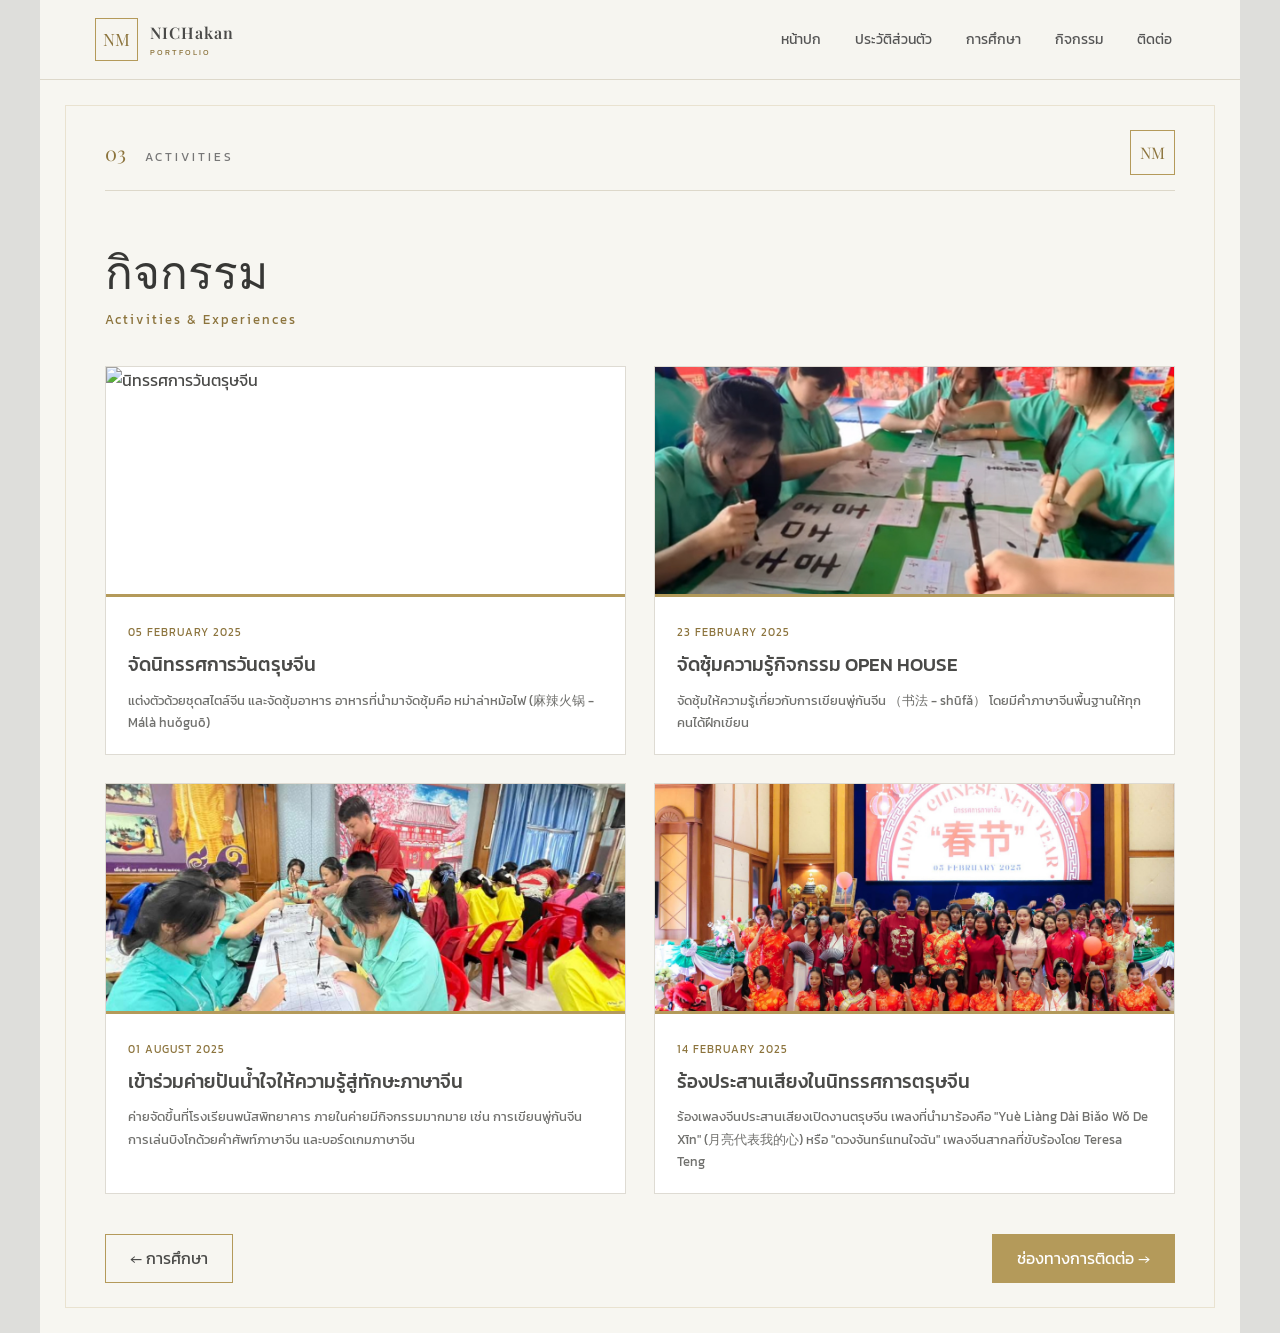
==== activities.html @ aaff4659 "Update activities.html" ====
<!DOCTYPE html>
<html lang="th">
<head>
    <meta charset="UTF-8">
    <meta name="viewport" content="width=device-width, initial-scale=1.0">
    <title>กิจกรรม | Nichakan</title>
    <link rel="stylesheet" href="style.css">
    <link href="https://fonts.googleapis.com/css2?family=Kanit:wght@300;400;500;600&family=Playfair+Display:wght@500;600&display=swap" rel="stylesheet">
</head>

<body>
    <nav class="top-nav">
    <a href="index.html" class="brand">
        <span>NM</span>
        <div>
            <b>NICHakan</b>
            <small>PORTFOLIO</small>
        </div>
    </a>

    <div class="menu">
        <a href="index.html">หน้าปก</a>
        <a href="profile.html">ประวัติส่วนตัว</a>
        <a href="education.html">การศึกษา</a>
        <a href="activities.html">กิจกรรม</a>
        <a href="contact.html">ติดต่อ</a>
    </div>
</nav>

<div class="page">

    <header>
        <div>
            <span class="page-number">03</span>
            <span class="section-label">ACTIVITIES</span>
        </div>
        <div class="logo-text">NM</div>
    </header>

    <main>

        <h1 class="section-title">กิจกรรม</h1>
        <p class="section-subtitle">Activities & Experiences</p>

        <div class="activities-grid">

            <!-- กิจกรรมที่ 1 -->
            <article class="activity-card">
                <div class="activity-image">
                    <img src="Images/IMG_1626.jpeg" alt="นิทรรศการวันตรุษจีน">
                </div>

                <div class="activity-content">
                    <span class="activity-date">05 FEBRUARY 2025</span>
                    <h2>จัดนิทรรศการวันตรุษจีน</h2>

                    <p>
                        แต่งตัวด้วยชุดสไตล์จีน และจัดซุ้มอาหาร
                        อาหารที่นำมาจัดซุ้มคือ
                        หม่าล่าหม้อไฟ
                        (麻辣火锅 - Málà huǒguō)
                    </p>
                </div>
            </article>


            <!-- กิจกรรมที่ 2 -->
            <article class="activity-card">
                <div class="activity-image">
                    <img src="Images/IMG_2670.jpeg" alt="OPEN HOUSE">
                </div>

                <div class="activity-content">
                    <span class="activity-date">23 FEBRUARY 2025</span>
                    <h2>จัดซุ้มความรู้กิจกรรม OPEN HOUSE</h2>

                    <p>
                        จัดซุ้มให้ความรู้เกี่ยวกับการเขียนพู่กันจีน
                        （书法 - shūfǎ）
                        โดยมีคำภาษาจีนพื้นฐานให้ทุกคนได้ฝึกเขียน
                    </p>
                </div>
            </article>


            <!-- กิจกรรมที่ 3 -->
            <article class="activity-card">
                <div class="activity-image">
                    <img src="Images/IMG_2677.jpeg" alt="ค่ายปันน้ำใจ">
                </div>

                <div class="activity-content">
                    <span class="activity-date">01 AUGUST 2025</span>
                    <h2>เข้าร่วมค่ายปันน้ำใจให้ความรู้สู่ทักษะภาษาจีน</h2>

                    <p>
                        ค่ายจัดขึ้นที่โรงเรียนพนัสพิทยาคาร
                        ภายในค่ายมีกิจกรรมมากมาย เช่น
                        การเขียนพู่กันจีน การเล่นบิงโกด้วยคำศัพท์ภาษาจีน
                        และบอร์ดเกมภาษาจีน
                    </p>
                </div>
            </article>


            <!-- กิจกรรมที่ 4 -->
            <article class="activity-card">
                <div class="activity-image">
                    <img src="Images/IMG_2675.jpeg" alt="ร้องประสานเสียง">
                </div>

                <div class="activity-content">
                    <span class="activity-date">14 FEBRUARY 2025</span>
                    <h2>ร้องประสานเสียงในนิทรรศการตรุษจีน</h2>

                    <p>
                        ร้องเพลงจีนประสานเสียงเปิดงานตรุษจีน
                        เพลงที่นำมาร้องคือ
                        "Yuè Liàng Dài Biǎo Wǒ De Xīn"
                        (月亮代表我的心)
                        หรือ "ดวงจันทร์แทนใจฉัน"
                        เพลงจีนสากลที่ขับร้องโดย Teresa Teng
                    </p>
                </div>
            </article>

        </div>

    </main>

    <nav class="navigation">
        <a href="education.html" class="nav-btn">← การศึกษา</a>
        <a href="contact.html" class="nav-btn gold-btn">ช่องทางการติดต่อ →</a>
    </nav>

</div>

</body>
</html>
---- style.css ----
@import url('https://fonts.googleapis.com/css2?family=Kanit:wght@300;400;500;600&family=Playfair+Display:wght@400;500;600&display=swap');

* {
    margin: 0;
    padding: 0;
    box-sizing: border-box;
}

:root {
    --gold: #b49a5a;
    --gold-light: #d2bd82;
    --gold-dark: #8c743d;
    --gray: #4a4a48;
    --gray-light: #777773;
    --cream: #f7f6f1;
    --white: #ffffff;
    --border: #ddd8ca;
}

body {
    font-family: "Kanit", sans-serif;
    background: #dededb;
    color: var(--gray);
    line-height: 1.7;
}

/* =================================
   TOP NAVIGATION
================================= */

.top-nav {
    width: 100%;
    max-width: 1200px;
    margin: auto;
    min-height: 80px;
    padding: 15px 55px;

    display: flex;
    align-items: center;
    justify-content: space-between;

    background: rgba(247,246,241,0.97);
    border-bottom: 1px solid var(--border);

    position: relative;
    z-index: 20;
}

.brand {
    display: flex;
    align-items: center;
    gap: 12px;
    text-decoration: none;
    color: var(--gray);
}

.brand > span {
    width: 43px;
    height: 43px;

    display: flex;
    justify-content: center;
    align-items: center;

    border: 1px solid var(--gold);
    color: var(--gold-dark);

    font-family: "Playfair Display", serif;
    font-size: 17px;
}

.brand b {
    display: block;
    font-family: "Playfair Display", serif;
    letter-spacing: 1px;
    font-weight: 600;
}

.brand small {
    display: block;
    color: var(--gold-dark);
    letter-spacing: 2px;
    font-size: 8px;
}

.menu {
    display: flex;
    gap: 8px;
}

.menu a {
    position: relative;
    text-decoration: none;
    color: #555;
    font-size: 14px;
    padding: 8px 13px;
    transition: .3s;
}

.menu a::after {
    content: "";
    position: absolute;
    left: 50%;
    bottom: 2px;

    width: 0;
    height: 1px;

    background: var(--gold);

    transform: translateX(-50%);
    transition: .3s;
}

.menu a:hover {
    color: var(--gold-dark);
}

.menu a:hover::after {
    width: 60%;
}

/* =================================
   PAGE
================================= */

.page {
    width: 100%;
    max-width: 1200px;
    min-height: calc(100vh - 80px);

    margin: auto;
    padding: 50px 65px;

    background: var(--cream);

    position: relative;
    overflow: hidden;
}

/* เส้นกรอบตกแต่ง */

.page::before {
    content: "";
    position: absolute;

    top: 25px;
    left: 25px;
    right: 25px;
    bottom: 25px;

    border: 1px solid rgba(180,154,90,.22);

    pointer-events: none;
}

/* =================================
   COVER
================================= */

.cover {
    min-height: calc(100vh - 80px);

    display: flex;
    justify-content: center;
    align-items: center;
}

.cover::after {
    content: "B";
    position: absolute;

    right: -50px;
    bottom: -100px;

    font-family: "Playfair Display", serif;
    font-size: 500px;

    color: rgba(180,154,90,.035);

    pointer-events: none;
}

.gold-line {
    position: absolute;
    top: 0;
    left: 0;

    width: 100%;
    height: 5px;

    background: linear-gradient(
        90deg,
        var(--gold-dark),
        var(--gold-light),
        var(--gold-dark)
    );
}

.cover-content {
    width: 90%;
    display: flex;
    align-items: center;
    justify-content: center;

    gap: 75px;
    position: relative;
    z-index: 2;
}

.cover-image {
    width: 330px;
    height: 430px;

    padding: 9px;

    background: white;
    border: 1px solid var(--gold);

    box-shadow:
        12px 12px 0 rgba(180,154,90,.12),
        0 20px 40px rgba(0,0,0,.08);
}

.cover-image img {
    width: 100%;
    height: 100%;
    object-fit: cover;
}

.cover-text {
    max-width: 520px;
}

.small-title {
    color: var(--gold-dark);
    letter-spacing: 6px;
    font-size: 13px;
}

.cover h1 {
    font-family: "Playfair Display", serif;

    font-size: 58px;
    font-weight: 500;

    color: #363634;

    margin: 8px 0;
}

.cover h2 {
    font-size: 27px;
    font-weight: 500;
}

.intro-title {
    color: var(--gold-dark);
    margin-top: 20px;
}

.gold-divider {
    width: 70px;
    height: 2px;

    background: var(--gold);

    margin: 15px 0;
}

.cover-text > p:not(.small-title):not(.intro-title) {
    color: var(--gray-light);
    font-size: 15px;
}

/* =================================
   BUTTON
================================= */

.btn,
.nav-btn {
    display: inline-block;

    padding: 10px 24px;

    text-decoration: none;

    border: 1px solid var(--gold);

    color: var(--gray);

    background: transparent;

    transition: .3s;
}

.btn:hover,
.nav-btn:hover {
    background: var(--gold);
    color: white;
    box-shadow: 0 8px 20px rgba(180,154,90,.2);
}

.gold-btn {
    background: var(--gold);
    color: white;
}

/* =================================
   HEADER
================================= */

header {
    display: flex;
    justify-content: space-between;
    align-items: center;

    padding-bottom: 15px;

    border-bottom: 1px solid var(--border);
}

.page-number {
    color: var(--gold-dark);

    font-family: "Playfair Display", serif;

    font-size: 20px;

    margin-right: 15px;
}

.section-label {
    color: #777;

    font-size: 12px;

    letter-spacing: 3px;
}

.logo-text {
    width: 45px;
    height: 45px;

    display: flex;
    align-items: center;
    justify-content: center;

    border: 1px solid var(--gold);

    color: var(--gold-dark);

    font-family: "Playfair Display", serif;
}

/* =================================
   TITLES
================================= */

.section-title {
    font-family: "Playfair Display", serif;

    font-size: 46px;

    font-weight: 500;

    color: #373735;

    margin-top: 40px;
}

.section-subtitle {
    color: var(--gold-dark);

    letter-spacing: 2px;

    font-size: 13px;

    margin-bottom: 35px;
}

/* =================================
   PROFILE
================================= */

.profile-layout {
    display: grid;

    grid-template-columns: 300px 1fr;

    gap: 50px;
}

.profile-photo {
    height: 390px;

    padding: 8px;

    background: white;

    border: 1px solid var(--gold);

    box-shadow: 10px 10px 0 rgba(180,154,90,.10);
}

.profile-photo img {
    width: 100%;
    height: 100%;
    object-fit: cover;
}

.info-card {
    background: white;

    border-left: 3px solid var(--gold);

    padding: 12px 30px;

    box-shadow: 0 10px 30px rgba(0,0,0,.04);
}

.info-row {
    display: flex;

    gap: 20px;

    padding: 13px 0;

    border-bottom: 1px solid #eee;
}

.info-row span {
    min-width: 120px;

    color: var(--gold-dark);
}

.info-row strong {
    font-weight: 400;
}

.university-box {
    margin-top: 30px;

    padding: 25px 30px;

    background: #eeece4;

    border-left: 3px solid var(--gold);
}

.university-box span {
    color: var(--gold-dark);

    font-size: 11px;

    letter-spacing: 3px;
}

.university-box h2 {
    font-family: "Playfair Display", serif;

    font-size: 27px;

    margin: 4px 0;
}

/* =================================
   EDUCATION
================================= */

.timeline {
    max-width: 800px;

    margin: auto;

    padding-left: 35px;

    border-left: 1px solid var(--gold);
}

.timeline-item {
    position: relative;

    background: white;

    padding: 18px 25px;

    margin-bottom: 25px;

    border: 1px solid #e2e0da;

    box-shadow: 0 7px 20px rgba(0,0,0,.03);
}

.timeline-dot {
    position: absolute;

    left: -43px;
    top: 25px;

    width: 15px;
    height: 15px;

    border-radius: 50%;

    background: var(--gold);

    border: 4px solid var(--cream);
}

.education-level {
    color: var(--gold-dark);

    font-size: 13px;
}

.timeline h2 {
    font-size: 19px;

    font-weight: 500;
}

/* =================================
   ACTIVITIES
================================= */

.activities-grid {
    display: grid;

    grid-template-columns: repeat(2, 1fr);

    gap: 28px;
}

.activity-card {
    background: white;

    border: 1px solid #dedbd3;

    transition: .3s;

    overflow: hidden;
}

.activity-card:hover {
    transform: translateY(-5px);

    box-shadow: 0 15px 35px rgba(0,0,0,.08);
}

.activity-image {
    height: 230px;

    overflow: hidden;

    position: relative;
}

.activity-image::after {
    content: "";

    position: absolute;

    inset: 0;

    border-bottom: 3px solid var(--gold);
}

.activity-image img {
    width: 100%;
    height: 100%;

    object-fit: cover;

    transition: .5s;
}

.activity-card:hover img {
    transform: scale(1.04);
}

.activity-content {
    padding: 20px 22px;
}

.activity-date {
    color: var(--gold-dark);

    font-size: 11px;

    letter-spacing: 1px;
}

.activity-content h2 {
    font-size: 19px;

    font-weight: 500;

    margin: 5px 0 8px;
}

.activity-content p {
    color: #70706d;

    font-size: 13px;
}

/* =================================
   CONTACT
================================= */

.contact-layout {
    display: grid;

    grid-template-columns: 300px 1fr;

    gap: 55px;

    align-items: center;
}

.contact-photo {
    height: 390px;

    padding: 8px;

    background: white;

    border: 1px solid var(--gold);

    box-shadow: 10px 10px 0 rgba(180,154,90,.10);
}

.contact-photo img {
    width: 100%;
    height: 100%;
    object-fit: cover;
}

.contact-list {
    display: flex;

    flex-direction: column;

    gap: 11px;
}

.contact-item {
    display: flex;

    align-items: center;

    gap: 18px;

    background: white;

    padding: 15px 20px;

    border-left: 3px solid var(--gold);

    transition: .3s;
}

.contact-item:hover {
    transform: translateX(5px);
}

.contact-icon {
    width: 40px;
    height: 40px;

    flex-shrink: 0;

    display: flex;
    align-items: center;
    justify-content: center;

    border: 1px solid var(--gold);

    color: var(--gold-dark);

    font-family: "Playfair Display", serif;
}

.contact-item span {
    color: var(--gold-dark);

    font-size: 11px;
}

.contact-item p {
    margin: 0;
}

.thank-you {
    text-align: center;

    margin-top: 40px;

    padding-top: 25px;

    border-top: 1px solid var(--border);
}

.thank-you span {
    color: var(--gold-dark);

    letter-spacing: 4px;

    font-size: 11px;
}

/* =================================
   NAVIGATION BUTTONS
================================= */

.navigation {
    display: flex;

    justify-content: space-between;

    margin-top: 40px;

    position: relative;
    z-index: 3;
}

/* =================================
   RESPONSIVE
================================= */

@media(max-width: 850px) {

    .top-nav {
        padding: 12px 20px;

        flex-direction: column;

        gap: 10px;
    }

    .menu {
        width: 100%;

        justify-content: center;

        flex-wrap: wrap;
    }

    .menu a {
        font-size: 12px;

        padding: 5px 8px;
    }

    .page {
        padding: 35px 22px;
    }

    .cover-content {
        flex-direction: column;

        gap: 35px;

        text-align: center;
    }

    .cover-image {
        width: 250px;
        height: 320px;
    }

    .cover h1 {
        font-size: 40px;
    }

    .gold-divider {
        margin: 15px auto;
    }

    .profile-layout,
    .contact-layout {
        grid-template-columns: 1fr;
    }

    .profile-photo,
    .contact-photo {
        width: 250px;

        margin: auto;
    }

    .activities-grid {
        grid-template-columns: 1fr;
    }

    .section-title {
        font-size: 38px;
    }

    .info-row {
        flex-direction: column;

        gap: 0;
    }

    .navigation {
        gap: 10px;
    }

    .nav-btn {
        padding: 8px 13px;

        font-size: 12px;
    }
}
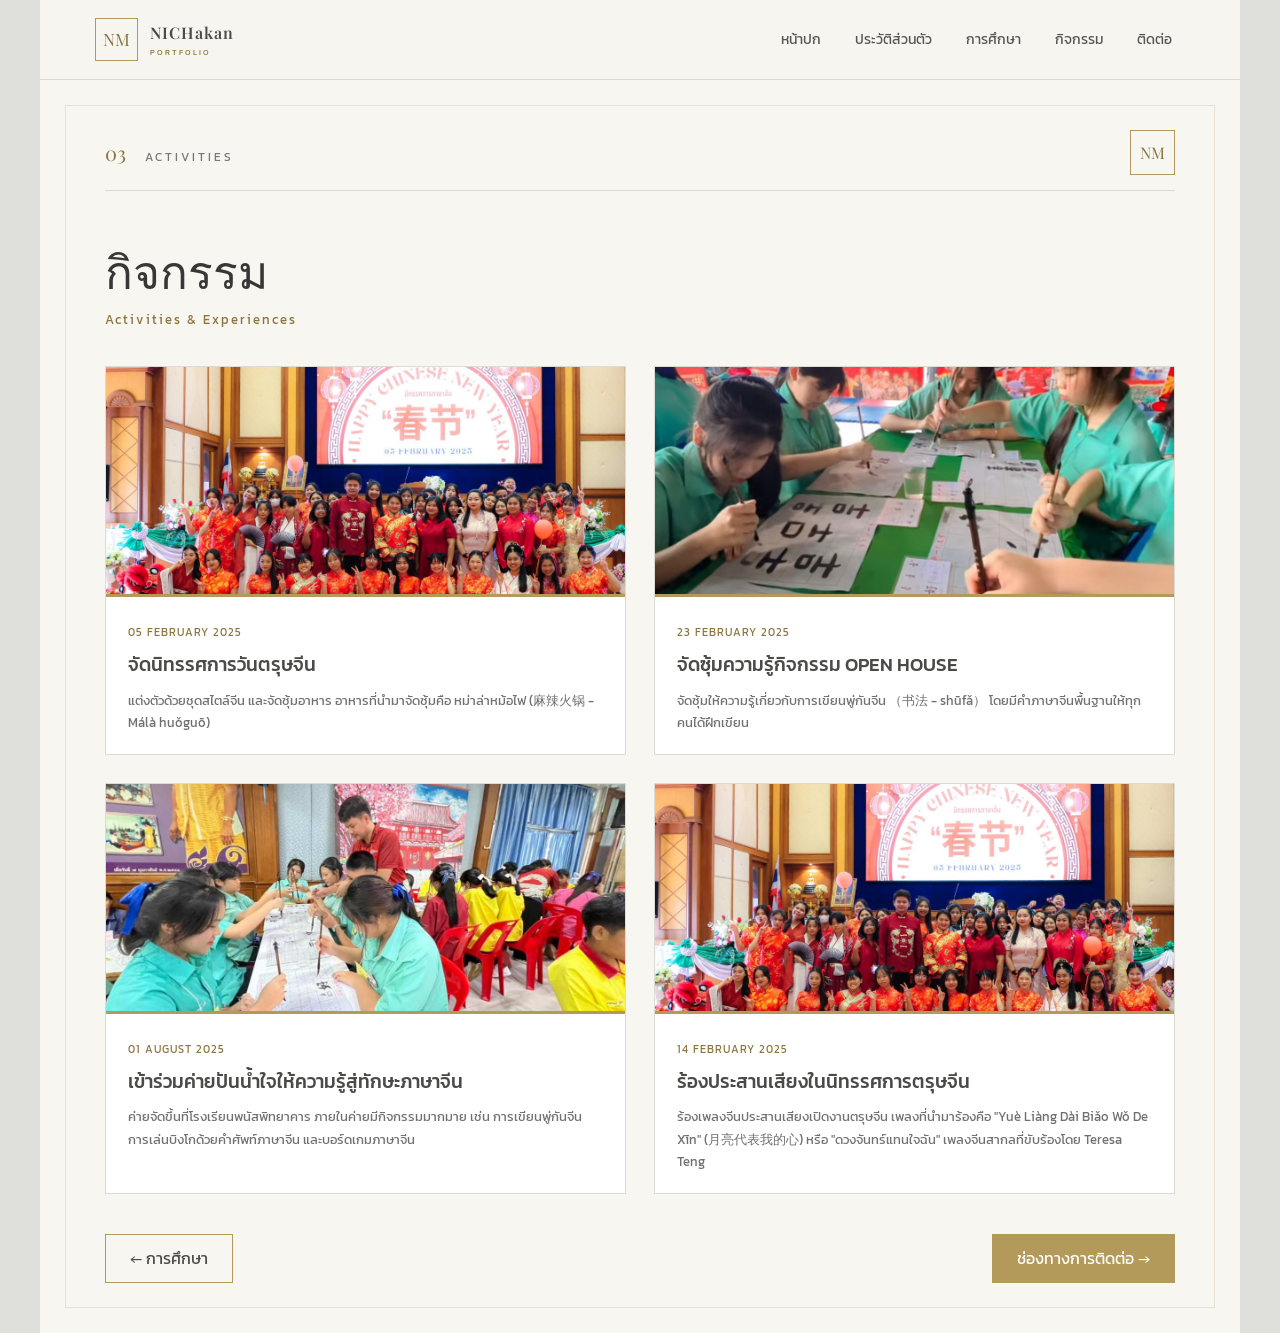
==== commit 6239fe62: "Update activities.html" ====
--- a/activities.html
+++ b/activities.html
@@ -47,7 +47,7 @@
             <!-- กิจกรรมที่ 1 -->
             <article class="activity-card">
                 <div class="activity-image">
-                    <img src="Images/IMG_1626.jpeg" alt="นิทรรศการวันตรุษจีน">
+                    <img src="Images/IMG_2675.jpeg" alt="นิทรรศการวันตรุษจีน">
                 </div>
 
                 <div class="activity-content">
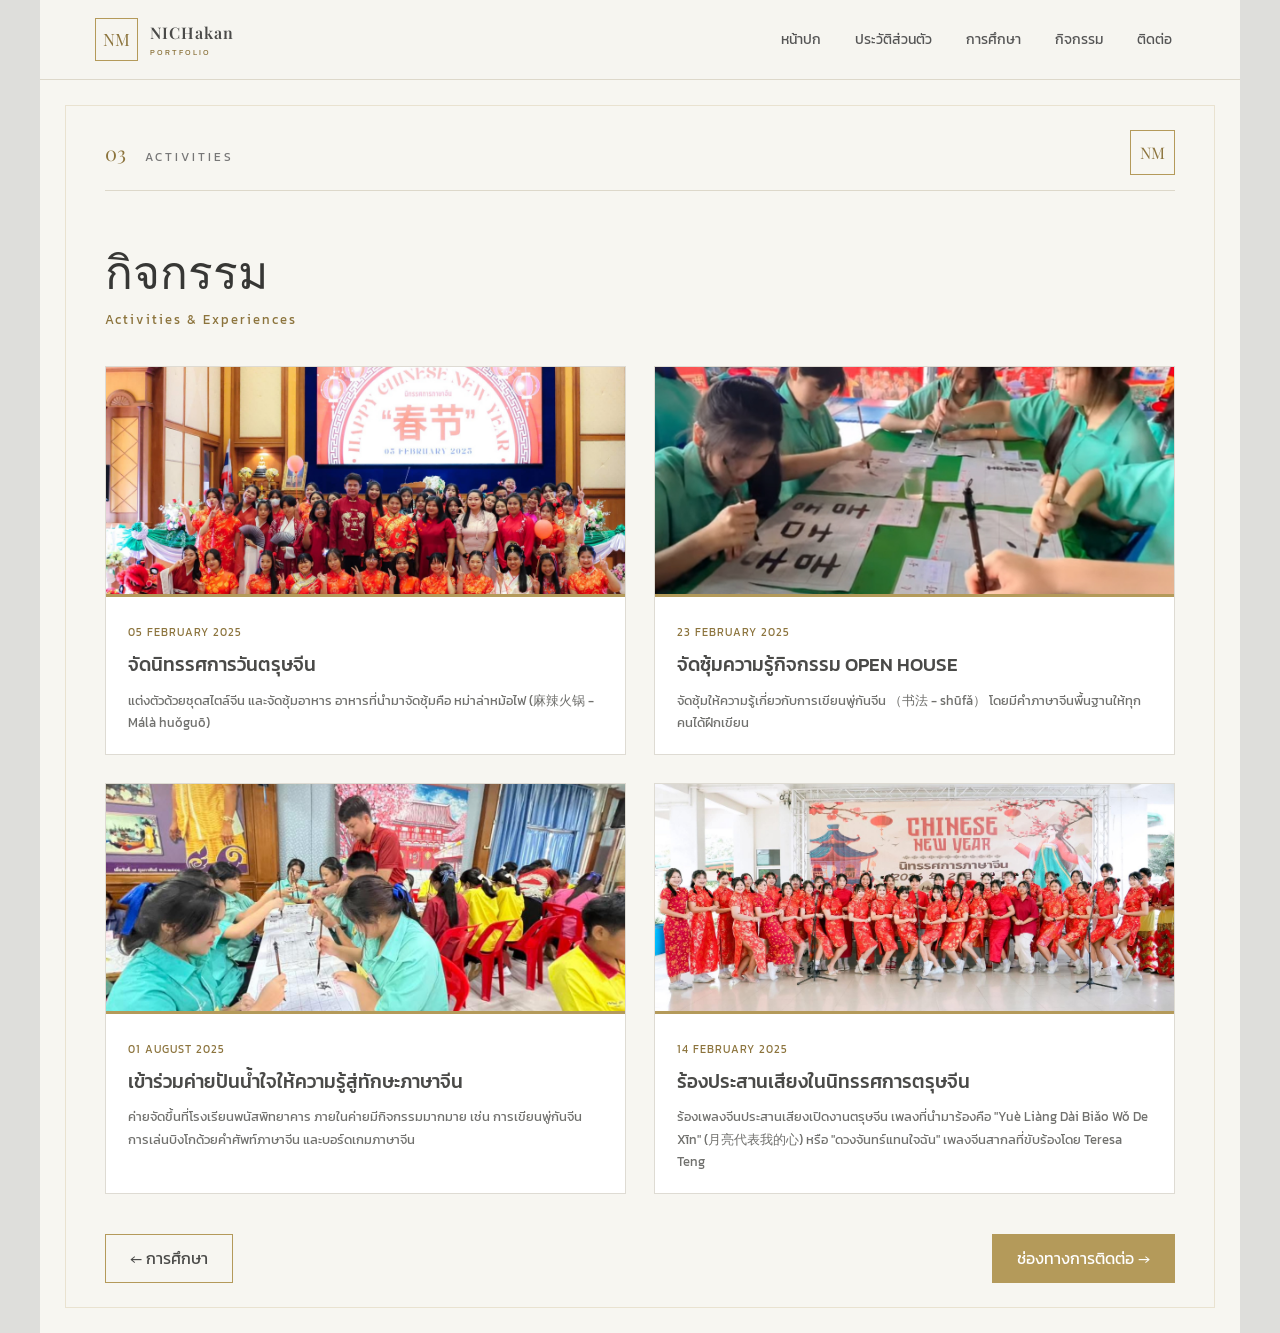
==== commit 5d0e4482: "Update activities.html" ====
--- a/activities.html
+++ b/activities.html
@@ -106,7 +106,7 @@
             <!-- กิจกรรมที่ 4 -->
             <article class="activity-card">
                 <div class="activity-image">
-                    <img src="Images/IMG_2675.jpeg" alt="ร้องประสานเสียง">
+                    <img src="Images/IMG_2673.jpeg" alt="ร้องประสานเสียง">
                 </div>
 
                 <div class="activity-content">
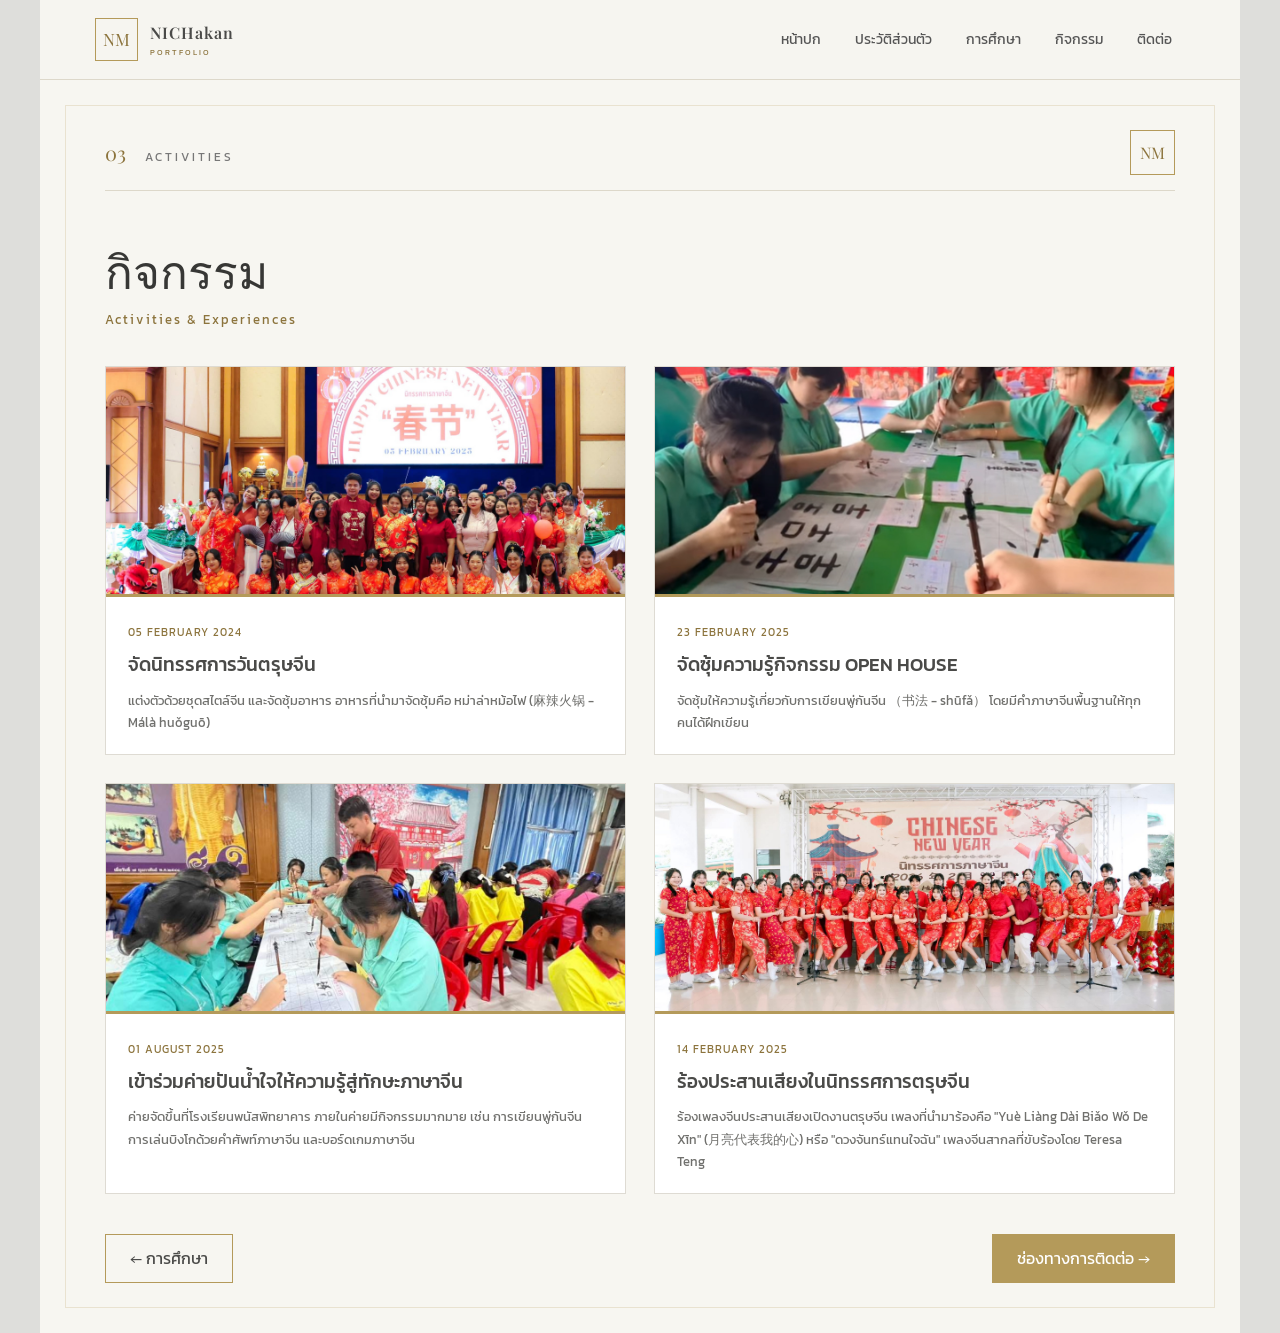
==== commit 0e4599a5: "Update activities.html" ====
--- a/activities.html
+++ b/activities.html
@@ -51,7 +51,7 @@
                 </div>
 
                 <div class="activity-content">
-                    <span class="activity-date">05 FEBRUARY 2025</span>
+                    <span class="activity-date">05 FEBRUARY 2024</span>
                     <h2>จัดนิทรรศการวันตรุษจีน</h2>
 
                     <p>
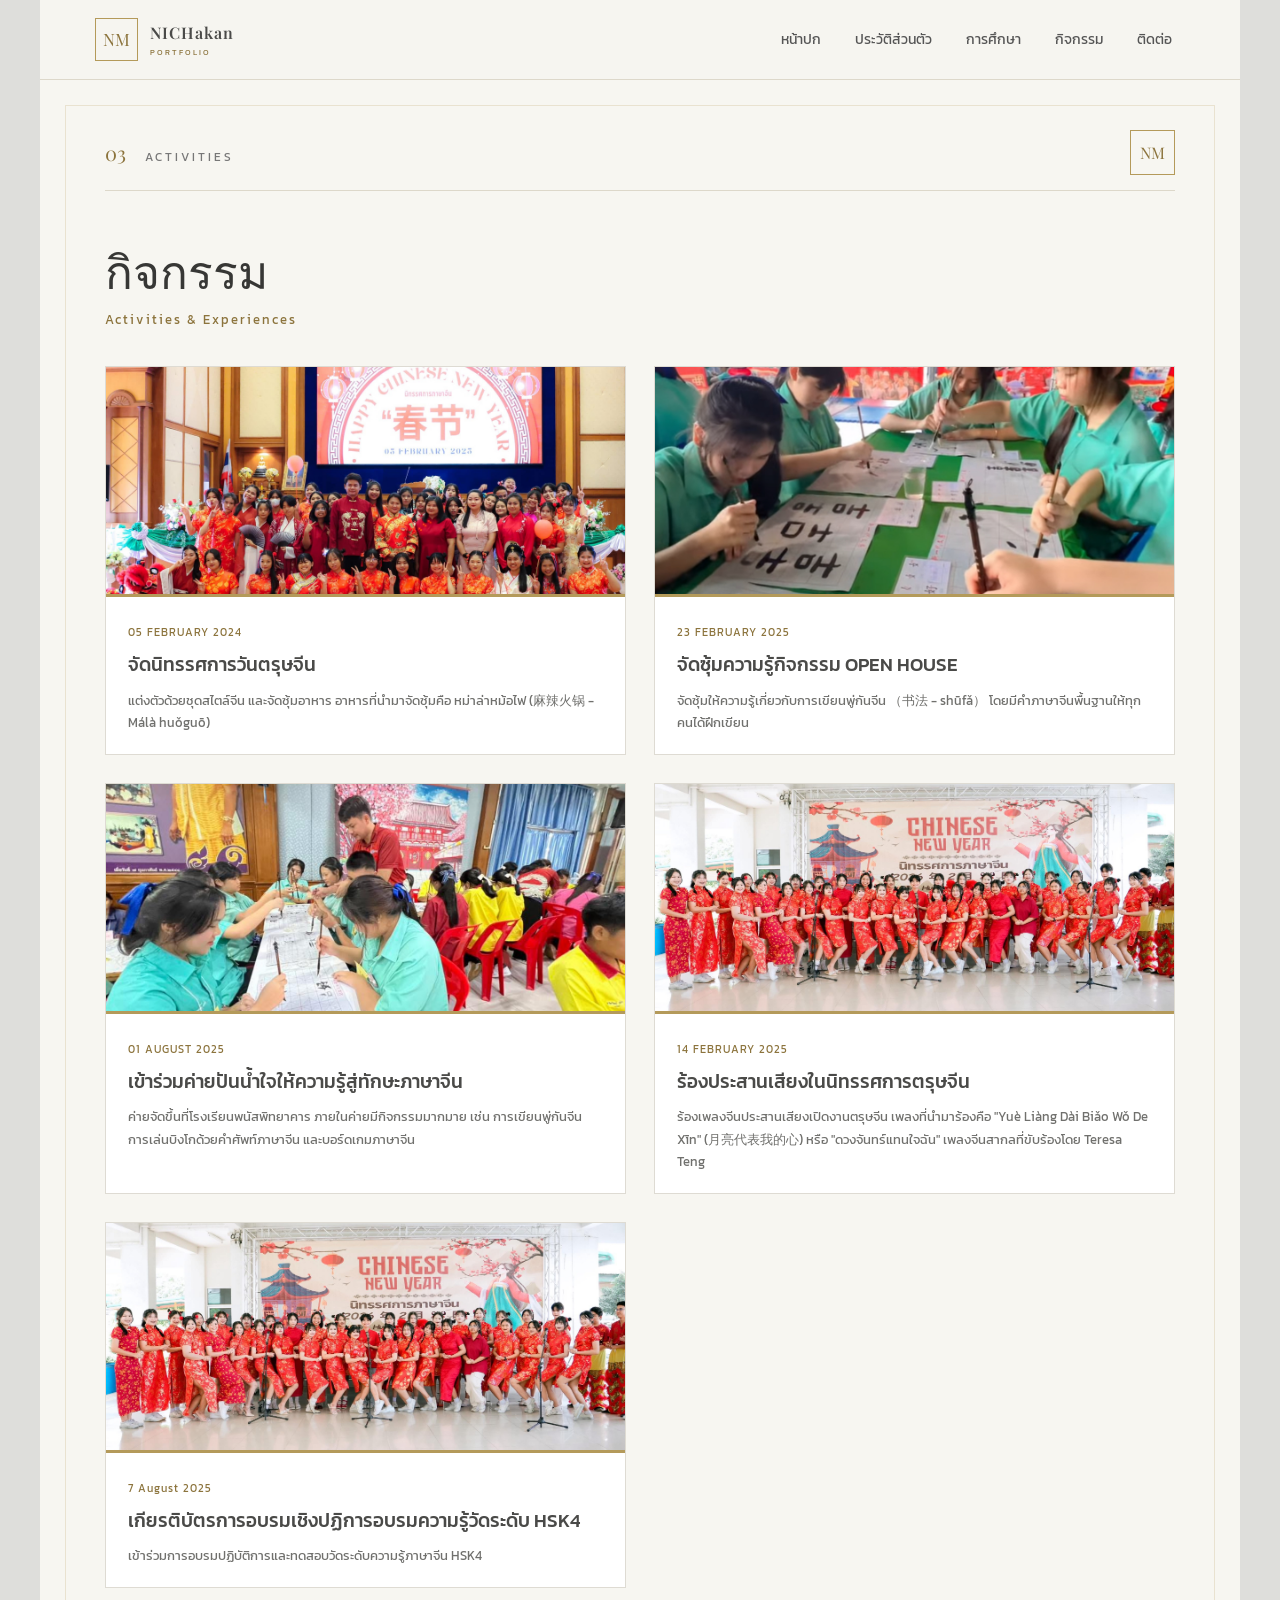
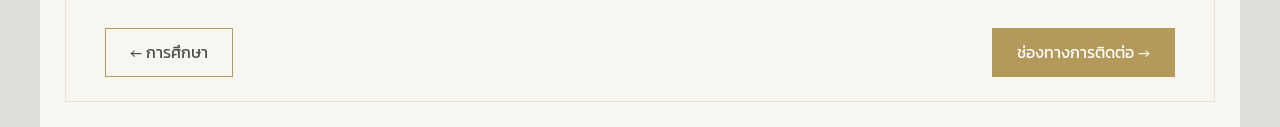
==== commit 01f5cf30: "Update activities.html" ====
--- a/activities.html
+++ b/activities.html
@@ -124,6 +124,22 @@
                 </div>
             </article>
 
+             <!-- กิจกรรมที่ 5 -->
+            <article class="activity-card">
+                <div class="activity-image">
+                    <img src="Images/IMG_2673.jpeg" alt="เกียรติบัตร">
+                </div>
+
+                <div class="activity-content">
+                    <span class="activity-date">7 August 2025</span>
+                    <h2>เกียรติบัตรการอบรมเชิงปฏิการอบรมความรู้วัดระดับ HSK4 </h2>
+
+                    <p>
+                        เข้าร่วมการอบรมปฏิบัติการและทดสอบวัดระดับความรู้ภาษาจีน HSK4
+                    </p>
+                </div>
+            </article>
+
         </div>
 
     </main>
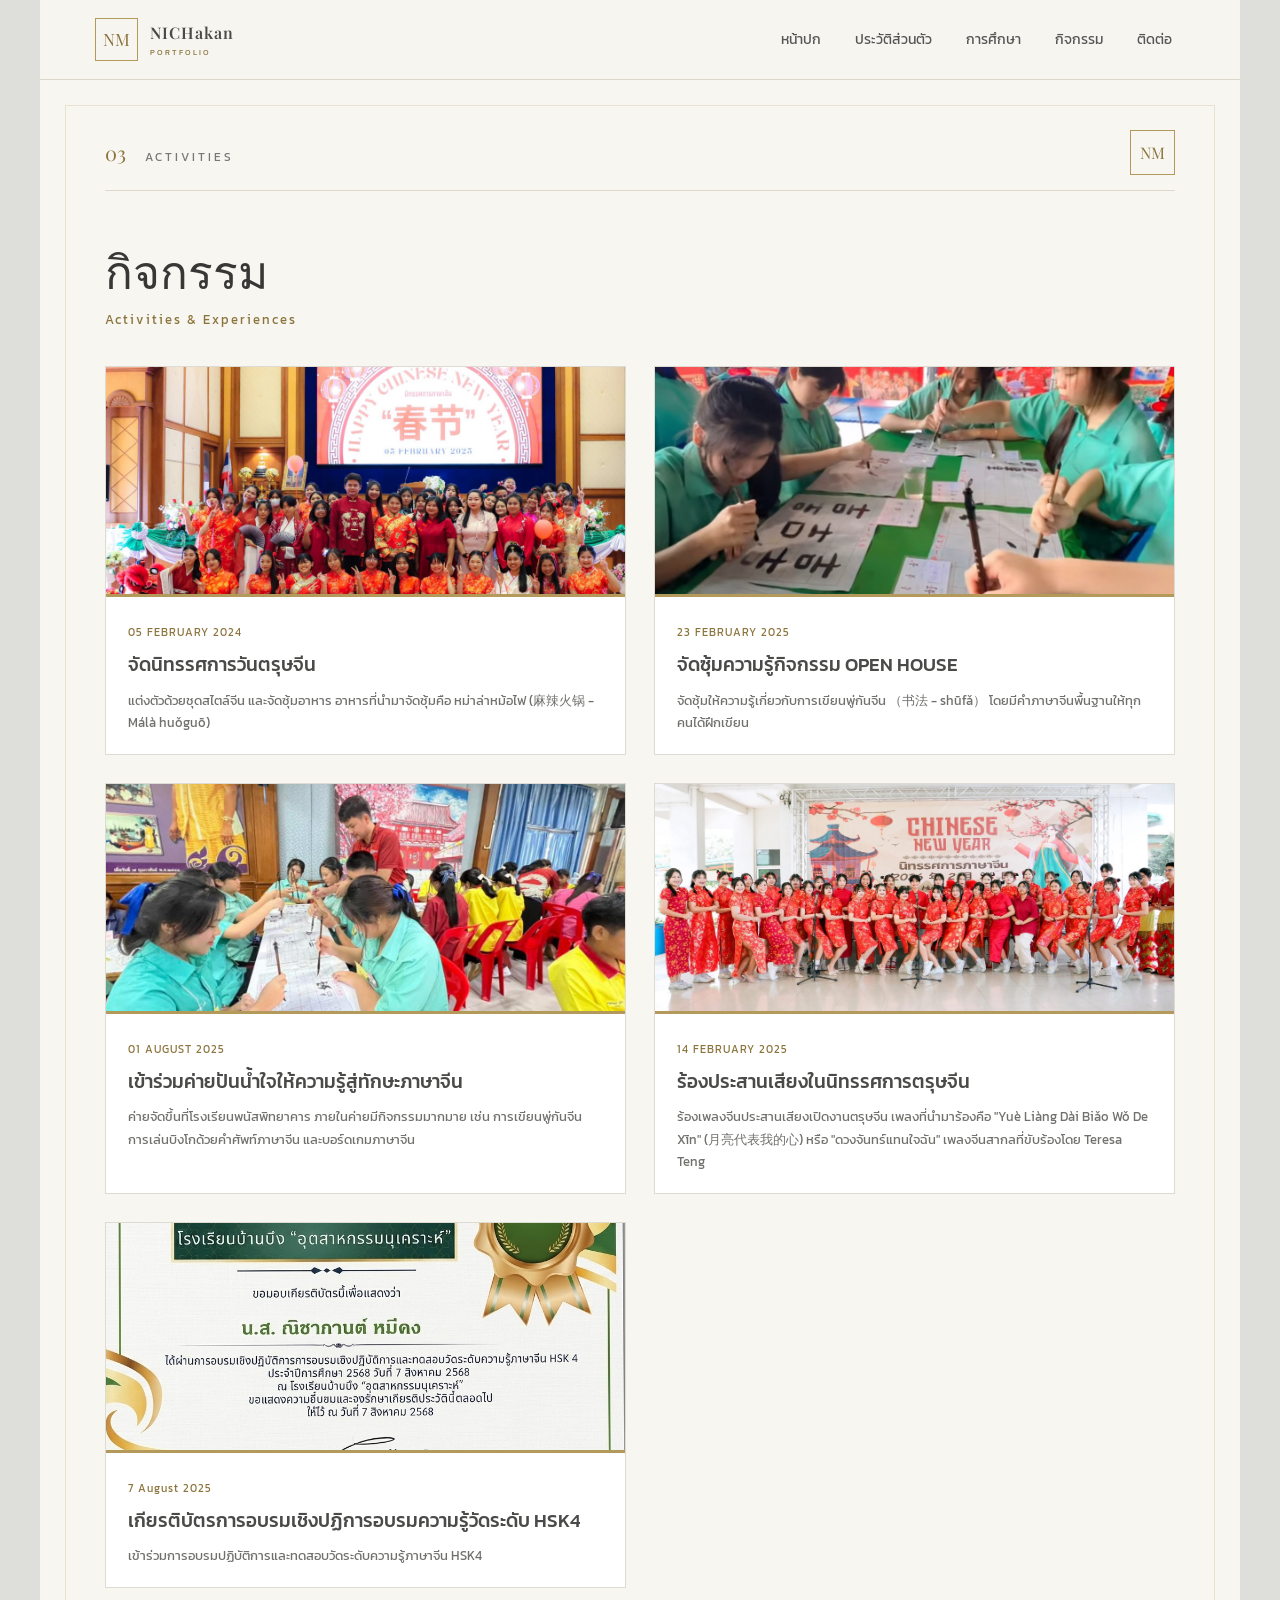
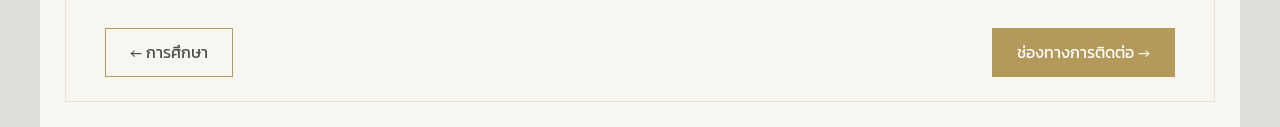
==== commit c3f2f485: "Update activities.html" ====
--- a/activities.html
+++ b/activities.html
@@ -127,7 +127,7 @@
              <!-- กิจกรรมที่ 5 -->
             <article class="activity-card">
                 <div class="activity-image">
-                    <img src="Images/IMG_2673.jpeg" alt="เกียรติบัตร">
+                    <img src="Images/IMG_1628.jpeg" alt="เกียรติบัตร">
                 </div>
 
                 <div class="activity-content">
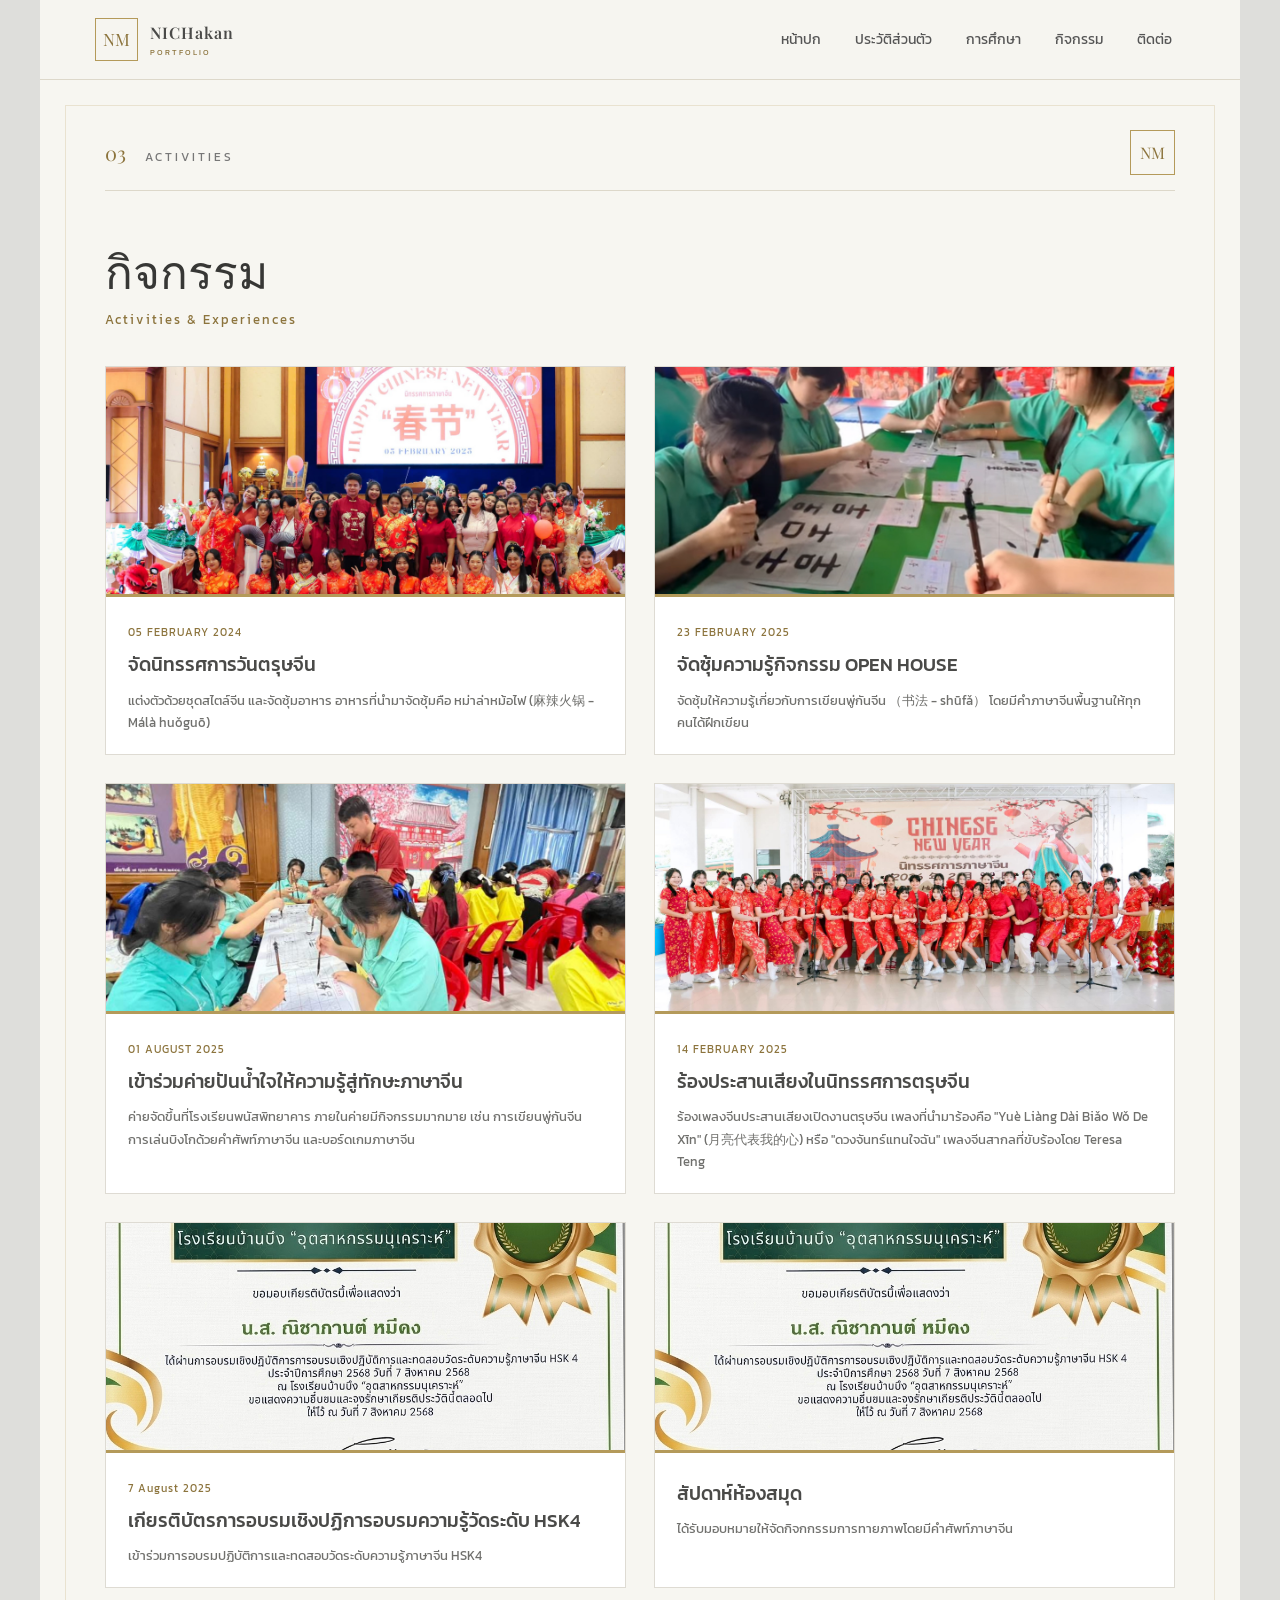
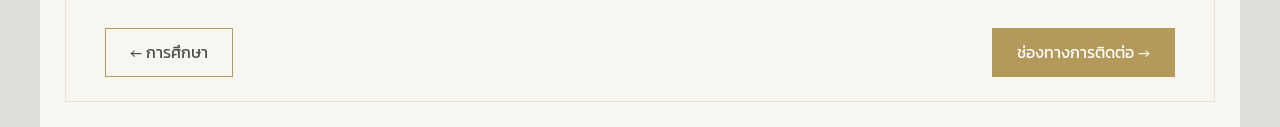
==== commit 7f3aaf19: "Update activities.html" ====
--- a/activities.html
+++ b/activities.html
@@ -140,6 +140,22 @@
                 </div>
             </article>
 
+             <!-- กิจกรรมที่ 6 -->
+            <article class="activity-card">
+                <div class="activity-image">
+                    <img src="Images/IMG_1628.jpeg" alt=สัปดาห์ห้องสมุด>
+                </div>
+
+                <div class="activity-content">
+                    <span class="activity-date"></span>
+                    <h2>สัปดาห์ห้องสมุด </h2>
+
+                    <p>
+                        ได้รับมอบหมายให้จัดกิจกกรรมการทายภาพโดยมีคำศัพท์ภาษาจีน
+                    </p>
+                </div>
+            </article>
+
         </div>
 
     </main>
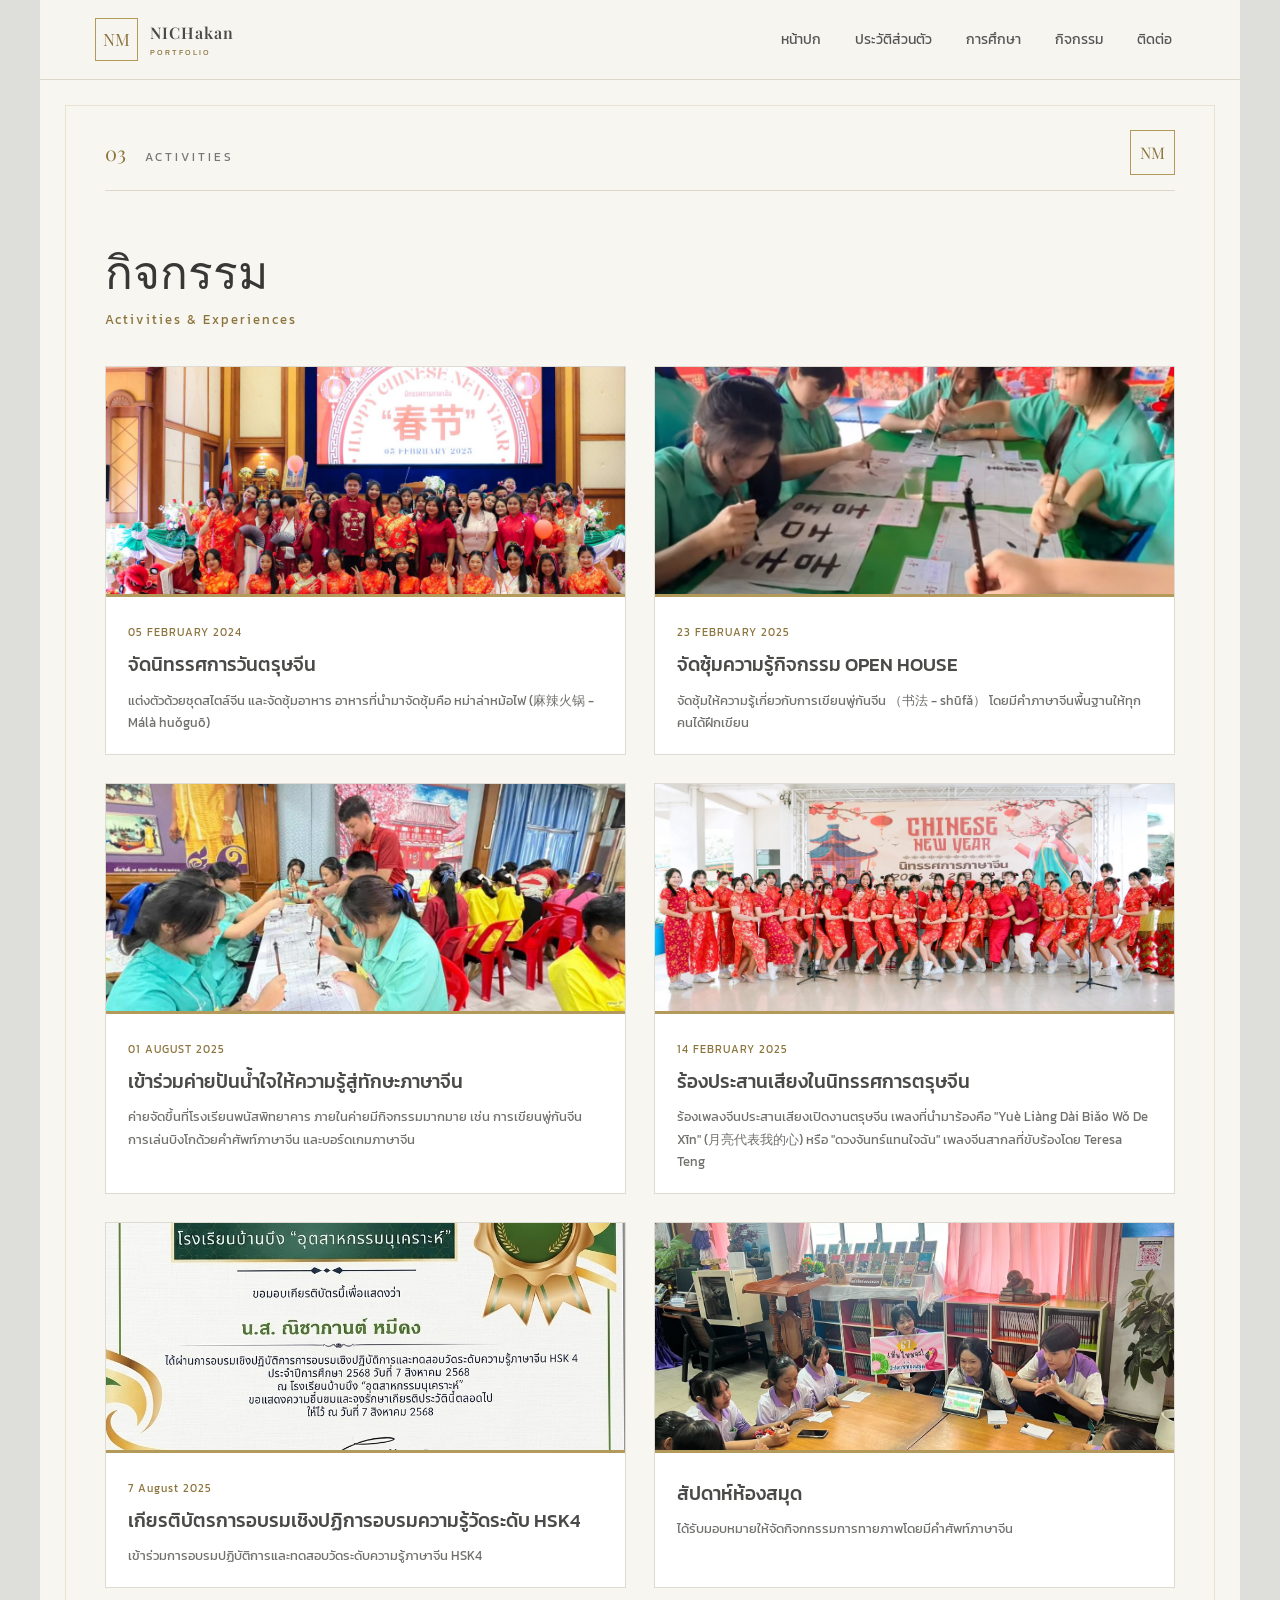
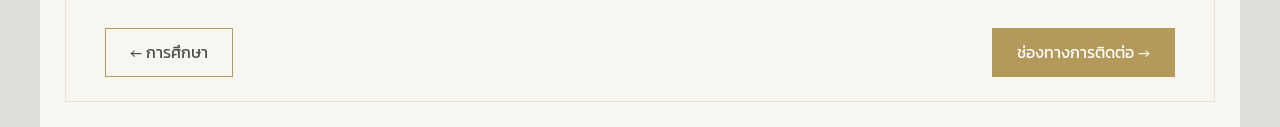
==== commit 1afeb91c: "Update activities.html" ====
--- a/activities.html
+++ b/activities.html
@@ -143,7 +143,7 @@
              <!-- กิจกรรมที่ 6 -->
             <article class="activity-card">
                 <div class="activity-image">
-                    <img src="Images/IMG_1628.jpeg" alt=สัปดาห์ห้องสมุด>
+                    <img src="Images/IMG_2456.jpeg" alt=สัปดาห์ห้องสมุด>
                 </div>
 
                 <div class="activity-content">
